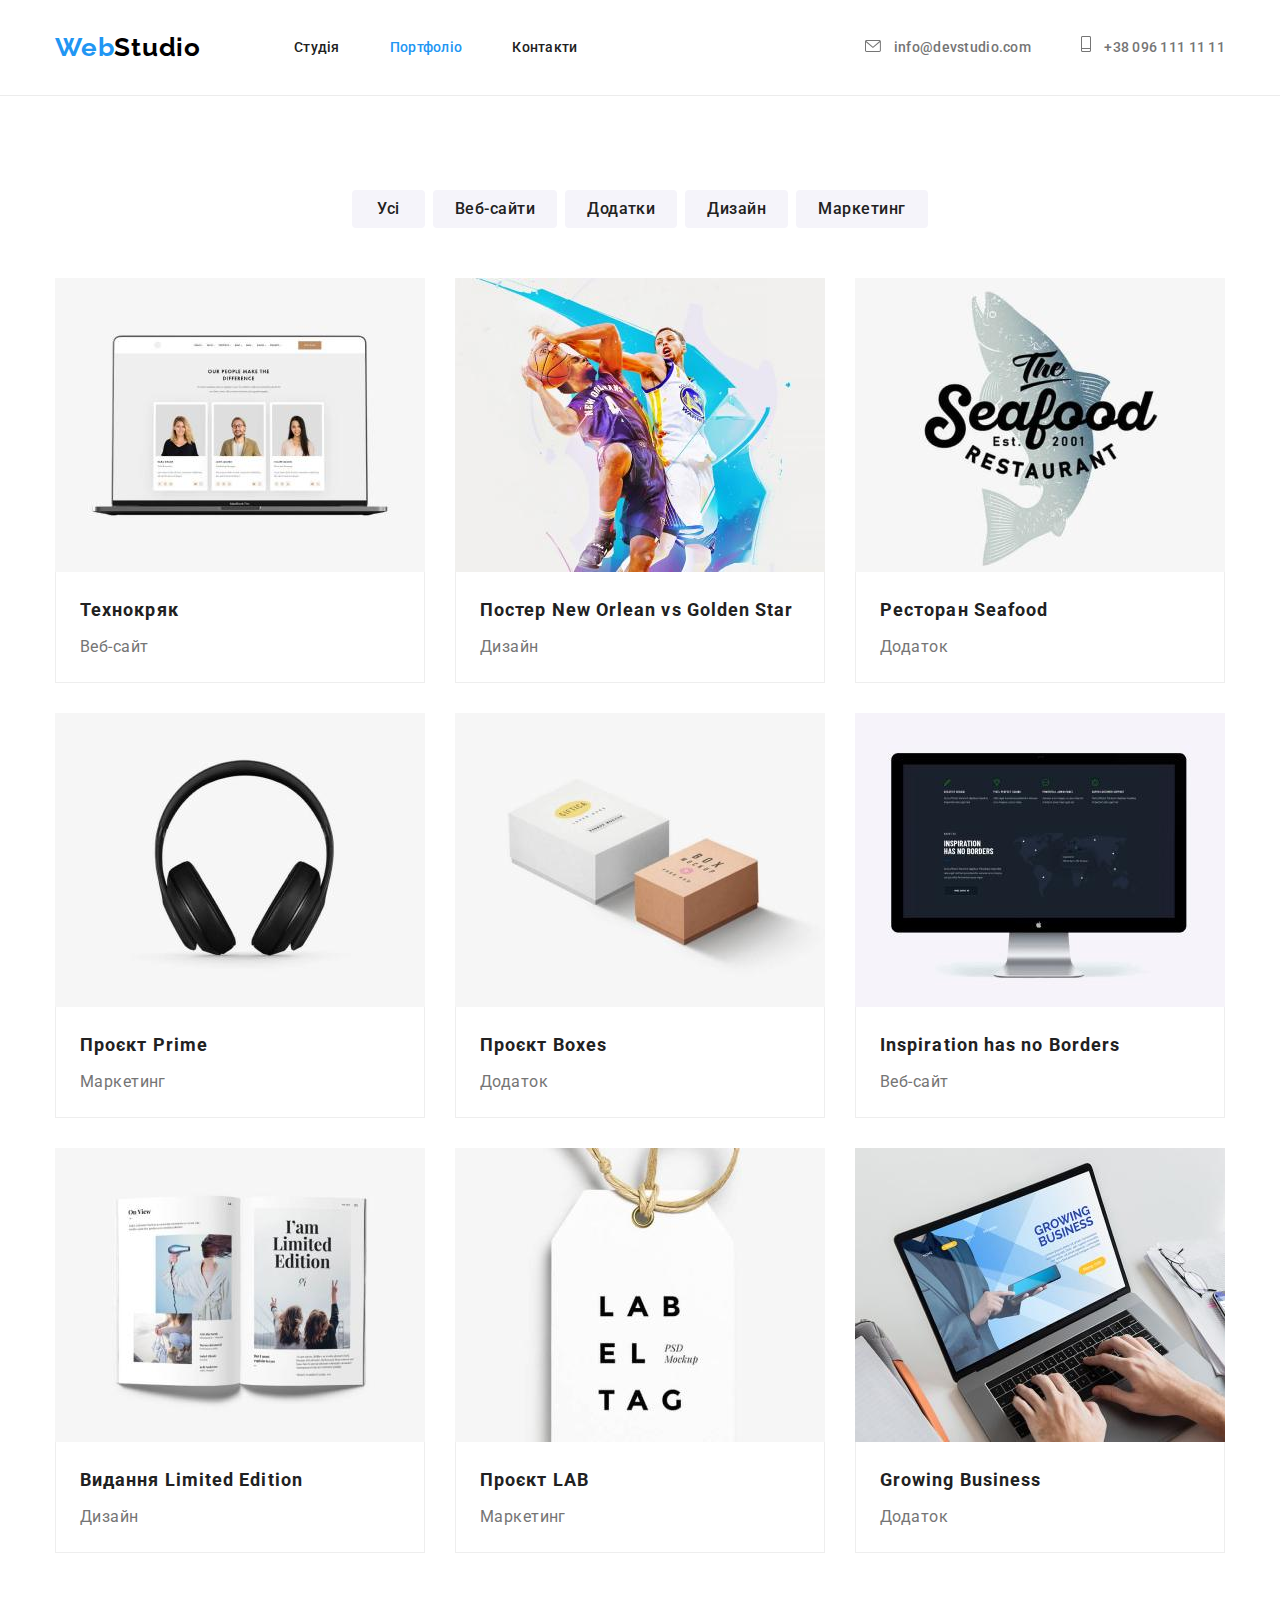
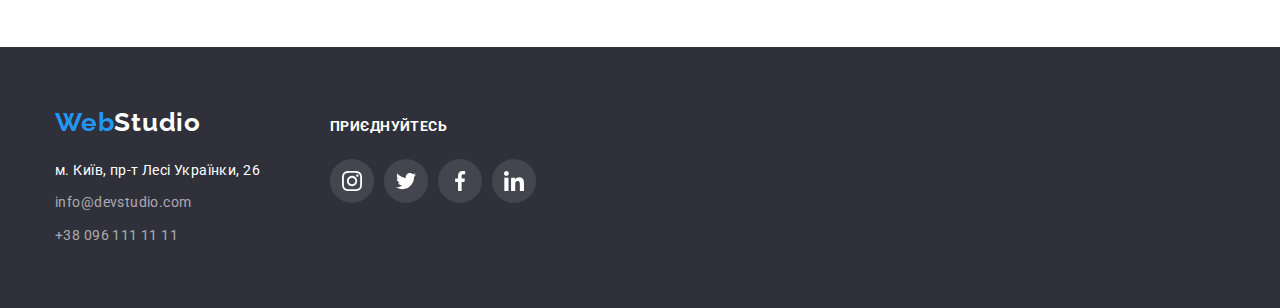
==== portfolio.html @ 9cf1ff8a "Upgrade html,css- file" ====
<!DOCTYPE html>
<html lang="uk">

<head>
  <meta charset="UTF-8" />
  <meta http-equiv="X-UA-Compatible" content="IE=edge" />
  <meta name="viewport" content="width=
     initial-scale=1.0" />
  <link rel="stylesheet"
    href="https://cdnjs.cloudflare.com/ajax/libs/modern-normalize/1.1.0/modern-normalize.min.css" />
  <link rel="preconnect" href="https://fonts.googleapis.com" />
  <link rel="preconnect" href="https://fonts.gstatic.com" crossorigin />
  <link href="https://fonts.googleapis.com/css2?family=Raleway:wght@700&family=Roboto:wght@400;500;700;900&display=swap"
    rel="stylesheet" />

  <title>Портфоліо</title>

  <link rel="stylesheet" href="./css/styles.css" />
</head>

<body>
  <!-- Header section -->
  <header class="header-section">
    <div class="container header-container">
      <nav class="header-nav">
        <a href="./index.html" class="logo link">Web<span class="header-logo">Studio</span></a>
        <ul class="nav-list list">
          <li class="header-nav-link">
            <a class="studio-link header-link link" href="./index.html">Студія</a>
          </li>
          <li class="header-nav-link">
            <a class="header-link link current" href="./portfolio.html">Портфоліо</a>
          </li>
          <li class="header-nav-link"><a class="header-link link" href="#">Контакти</a></li>
        </ul>
      </nav>
      <ul class="header-contacts list header-nav">
        <li class="header-contact">
          <a
            class="header-contact-link contact link header-mail"
            href="mailto:info@devstudio.com"
          >
            <svg class="icon-mail">
              <use href="./images/symbol-defs.svg#icon-mail"></use>
            </svg>
            info@devstudio.com</a
          >
        </li>
        <li class="header-contact">
          <a class="header-contact-link contact link header-tel" href="tel:+380961111111"
            ><svg class="icon-mobile">
              <use href="./images/symbol-defs.svg#icon-mobile"></use>
            </svg>
            +38 096 111 11 11</a
          >
        </li>
      </ul>
    </div>
  </header>
  <main>
    <!-- Hero Section -->
      <section  class="section">
        <div class="container">      
          <h1 class="hidden">filters</h1>
          <ul class="filters-list list">
            <li class="filter">
              <button class="btn-filters all" type="button">Усі</button>
            </li class="filter">
            <li class="filter"> 
              <button class="btn-filters" type="button">Веб-сайти</button>
            </li>
            <li class="filter">
              <button class="btn-filters" type="button">Додатки</button>
            </li>
            <li class="filter">
              <button class="btn-filters" type="button">Дизайн</button>
            </li>
            <li class="filter">
              <button class="btn-filters" type="button">Маркетинг</button>
            </li>
          </ul>
          <ul class="cards list">
            <li class="item-card">
              <a href="#" class="item link">
                <img class="image" src="./images/techno.jpg" alt="технокряк" width="370" />
              <div class="project-card">
                <h2 class="project-title">Технокряк</h2>
                <p class="project-note">Веб-сайт</p>
              </div>
              </a>              
            </li>
            <li class="item-card">
              <a href="#" class="item link">
                <img class="image" src="./images/poster.jpg" alt="Постер New Orlean vs Golden Star" width="370" />
              <div class="project-card">
                <h2 class="project-title">Постер New Orlean vs Golden Star</h2>
                <p class="project-note">Дизайн</p>
              </div>
              </a>              
            </li>
            <li class="item-card">
              <a href="#" class="item link">
                <img class="image" src="./images/restaurant.jpg" alt="Ресторан Seafood" width="370" />
                <div class="project-card">
                  <h2 class="project-title">Ресторан Seafood</h2>
                  <p class="project-note">Додаток</p>
                </div>
              </a>             
            </li>
            <li class="item-card">
              <a href="#" class="item link">
                <img class="image" src="./images/prime-project.jpg" alt="Проєкт Prime" width="370" />
              <div class="project-card">
                <h2 class="project-title">Проєкт Prime</h2>
                <p class="project-note">Маркетинг</p>
              </div>
              </a>              
            </li>
            <li class="item-card">
              <a href="#" class="item link">
                <img class="image" src="./images/boxes-project.jpg" alt="Проєкт Boxes" width="370" />
              <div class="project-card">
                <h2 class="project-title">Проєкт Boxes</h2>
                <p class="project-note">Додаток</p>
              </div>
              </a>              
            </li>
            <li class="item-card">
              <a href="#" class="item link">
                <img class="image" src="./images/inspiration.jpg" alt="Inspiration has no Borders" width="370" />
              <div class="project-card">
                <h2 class="project-title">Inspiration has no Borders</h2>
                <p class="project-note">Веб-сайт</p>
              </div>
              </a>              
            </li>
            <li class="item-card">
              <a href="#" class="item link">
                <img class="image" src="./images/limited-edition.jpg" alt="Видання Limited Edition" width="370" />
              <div class="project-card">
                <h2 class="project-title">Видання Limited Edition</h2>
                <p class="project-note">Дизайн</p>
              </div>
              </a>              
            </li>
            <li class="item-card">
              <a href="#" class="item link">
                <img class="image" src="./images/lab-project.jpg" alt="Проєкт LAB" width="370" />
              <div class="project-card">
                <h2 class="project-title">Проєкт LAB</h2>
                <p class="project-note">Маркетинг</p>
              </div>
              </a>              
            </li>
            <li class="item-card">
              <a href="#" class="item link">
                <img class="image" src="./images/growing.jpg" alt="Growing Business" width="370" />
              <div class="project-card">
                <h2 class="project-title">Growing Business</h2>
                <p class="project-note">Додаток</p>
              </div>
              </a>              
            </li>
          </ul>
        </div>
      </section>   
  </main>
  <!-- Footer section -->
  <footer class="footer-section section">
    <div class="container footer-container">
      <div class="footer-address">
        <a class="logo footer-link link" href="./index.html"
          >Web<span class="footer-logo">Studio</span></a
        >
        <address class="footer-contacts-list">
          <ul class="list">
            <li class="footer-contact">
              <a
                class="footer-contacts location link"
                href="https://goo.gl/maps/VJPJxod8hEKDNUcbA"
                target="_blank"
                rel="noopener noreferrer nofollow"
              >
                м. Київ, пр-т Лесі Українки, 26</a
              >
            </li>
            <li class="footer-contact">
              <a class="footer-contacts link" href="mailto:info@devstudio.com"
                >info@devstudio.com</a
              >
            </li>
            <li class="footer-contact">
              <a class="footer-contacts link" href="tel:+380961111111">+38 096 111 11 11</a>
            </li>
          </ul>
        </address>
      </div>
      <div class="footer-social">
        <b class="invite">ПРИЄДНУЙТЕСЬ</b>
        <p>
          <ul class="invite-list list">
            <li class="instagram btn-footer">
              <a href="#">
                <svg class="icon-footer">
                  <use href="./images/symbol-defs.svg#icon-footer-instagram">
                  </use>                
                </svg>
              </a>
            </li>
            <li class="twitter btn-footer">
              <a href="#">
                <svg class="icon-footer">
                  <use href="./images/symbol-defs.svg#icon-twitter">
                  </use>                
                </svg>
              </a>
            </li>
            <li class="facebook btn-footer">
              <a href="#">
                <svg class="icon-footer">
                  <use href="./images/symbol-defs.svg#icon-footer-facebook">
                  </use>                
                </svg>
              </a>
            </li>
            <li class="linkedinn btn-footer">
              <a href="#">
                <svg class="icon-footer">
                  <use href="./images/symbol-defs.svg#icon-footer-linkedin">
                  </use>                
                </svg>
              </a>
            </li>
          </ul>

        </p>
        
      </div>
    </div>      
  </footer>
</body>

</html>
---- css/styles.css ----
html {
  box-sizing: border-box;
}
*,
*::after,
*::before {
  box-sizing: inherit;
}
:root {
  --accent-color: #2196f3;
  --logo-header-color: #000000;
  --main-text-color: #757575;
  --second-text-color: #ffffff;
  --third-color: #212121;
  --fourth-color: #f5f4fa;
  --additional-color: #2f303a;
  --border-color: #ececec;
  --border-color-portfolio: #eeeeee;
  --icon-main-color: #AFB1B8;
  --btn-hover-color: #188CE8;
}
body {
  font-family: 'Roboto', sans-serif;
  background-color: var(--second-text-color);
  font-size: 14px;
  line-height: 1.71;
  letter-spacing: 0.03em;
  color: var(--main-text-color);
}

h1,
h2,
h3,
h4,
h5,
h6,
p,
ul {
  margin: 0;
  padding: 0;
}
.section {
  padding-top: 94px;
  padding-bottom: 94px;
}
.container {
  margin-left: auto;
  margin-right: auto;
  width: 1200px;
  padding: 0 15px;
}
.list {
  list-style: none;
}
.link {
  text-decoration: none;
}
.current {
  color: var(--accent-color);
}

/* Header section */

.header-section {
  padding-top: 32px;
  padding-bottom: 32px;
  border-bottom: solid 1px var(--border-color);
}
.header-container {
  display: flex;
  align-items: center;
}
.nav-list {
  display: flex;
  flex-direction: row;
  align-items: center;
}
.header-contacts {
  margin-left: auto;
  display: flex;
}
.header-contact-link {
  font-weight: 500;
  font-size: 14px;
  line-height: 1.14;
  letter-spacing: 0.02em;
  color: var(--main-text-color);
  align-content: center;
 
}
.header-nav {
  display: flex;
  align-items: center;
}
.link.contact:active,
.contact:hover,
.contact:focus {
  color: var(--accent-color);
}
.header-contact:not(:last-child) {
  margin-right: 50px;
}
.header-link {
  font-weight: 500;
  font-size: 14px;
  line-height: 1.14;
  letter-spacing: 0.02em;
  color: var(--third-color);
}
.header-link:hover,
.header-link:focus,
.header-link:active {
  color: var(--accent-color);
}
.header-nav-link:not(:last-child) {
  margin-right: 50px;
}
.icon-mail {
  width: 16px;
  height: 12px;
  margin-right: 10px;
  fill: var(--main-text-color);
}
.icon-mobile {
  width: 10px;
  height: 16px;
  margin-right: 10px;
  fill: var(--main-text-color);
}
.header-contact-link:hover .icon-mail,
.header-contact-link:hover .icon-mobile,
.header-contact-link:focus .icom-mail,
.header-contact-link:focus .icon-mobile {
  fill:var(--accent-color);
}


.studio-link {
  font-weight: 500;
  font-size: 14px;
  line-height: 1.14;
  letter-spacing: 0.02em;
}
.studio-link:active {
  color: var(--accent-color);
}
.logo {
  font-family: 'Raleway', sans-serif;
  font-weight: 700;
  font-size: 26px;
  line-height: 1.19;
  letter-spacing: 0.03em;
  color: var(--accent-color);
  margin-right: 93px;
}
.header-logo {
  color: var(--logo-header-color);
}
.current {
  color: var(--accent-color);
}
/* Hero section */

.hero-container {
  display: flex;
  align-items: center;
  flex-direction: column;
}

.hero-section {
  
  background-image: linear-gradient(
    to bottom, 
    rgba(47, 48, 58, 0.4),
    rgba(47, 48, 58, 0.4)
  ), 
  url(../images/Imghero.jpg);
  background-position: center;
  max-width: 1600px;
  height: 600px;
  padding-top: 200px;
  background-repeat: no-repeat;
  background-size: cover;
  padding-bottom: 200px;
  text-align: center;  
}
.hero-title {
  margin-bottom: 30px;
  width: 696px;
  font-weight: 900;
  font-size: 44px;
  line-height: 1.36;
  letter-spacing: 0.06em;
  text-transform: uppercase;
  color: var(--second-text-color);
}
.btn {
  cursor: pointer;
  font-family: inherit;
  font-weight: 700;
  font-size: 16px;
  line-height: 1.87;
  letter-spacing: 0.06em;
  color: var(--second-text-color);
  background: var(--accent-color);
  border-radius: 4px;
  border: none;
  padding: 10px 32px;
  box-shadow: 0px 4px 4px 0px #00000026;
}
.btn:hover,
.btn:focus,
.btn:active {
  background:var(--btn-hover-color);
}

/* About section */
.about-list {
  display: flex;
  gap: 30px;
  flex-direction: row;
}
.about-list-title {
  color: var(--third-color);
  font-weight: 700;
  font-size: 14px;
  line-height: 1.14;
  letter-spacing: 0.03em;
  text-transform: uppercase;
  margin-bottom: 10px;
}
.about-list-text {
  color: var(--main-text-color);
}
.about-column {
  width: 270px;
}
.icon {
  width: 270px;
  height: 120px;
  margin-bottom: 30px;
  border-radius: 4px;
  background-color: var(--fourth-color);
  display: flex;
  justify-content: center;
  align-items: center;
}
.icon-about { 
  fill: var(--third-color);
  width: 70px;
  height: 70px;  
}
/* Work section */

.work-section {
  padding-bottom: 94px;
}
.work-list {
  display: flex;
  flex-direction: row;
  gap: 30px;
}

/* Team section */

.title {
  color: var(--third-color);
  font-size: 36px;
  line-height: 1.16;
  text-align: center;
  letter-spacing: 0.03em;
  margin-bottom: 50px;
}
.team {
  background-color: var(--fourth-color);
  color: var(--third-color);
  font-weight: 500;
  font-size: 16px;
  line-height: 1.18;
  letter-spacing: 0.03em;
}
.member-name {
  font-weight: 500;
  font-size: 19px;
  line-height: 1.18;
  letter-spacing: 0.03em;
  margin-bottom: 10px;
}
.job-title {
  font-weight: 400;
  font-size: 16px;
  line-height: 1.18;
  letter-spacing: 0.03em;
  color: var(--main-text-color);
}
.team-list {
  display: flex;
  flex-direction: row;
  gap: 30px;
  text-align: center;
}
.team-card {
  background-color: var(--second-text-color);
  box-shadow: 0px 1px 3px rgba(0, 0, 0, 0.12), 0px 1px 1px rgba(0, 0, 0, 0.14),
    0px 2px 1px rgba(0, 0, 0, 0.2);
  border-radius: 0px 0px 4px 4px;
}
.member {
  padding-top: 30px;
  padding-bottom: 30px;
}
.invite-list {
  display: inline-flex; 
}
.btn-social {
  margin-top: 16px;
  width: 44px;
  height: 44px;
  border-radius: 50%;
  display: flex;
  justify-content: center;
  align-items: center;
}
.social {
  fill: var(--icon-main-color);
  width: 20px;
  height: 20px;
}
.btn-social:hover,
.btn-social:focus,
.btn-social:active {
  background: var(--accent-color);
}
.btn-social:hover .social {
  fill: var(--second-text-color);
}

.btn-social:not(:last-child) {
  margin-right: 10px;
}
/* Client section */
.client-list {
  display: flex;
}
.client {
  width: 170px;
  height: 92px;
  border: 1px solid var(--icon-main-color);
  border-radius: 4px;
  justify-content: center;
  align-items: center;
}
.client:not(:last-child){
  margin-right: 30px;
}
.client:hover {
  border: 1px solid var(--accent-color); 
}

.icon-client {
  fill: var(--icon-main-color);
  width: 170px;
  height: 92px;
}
.client:hover .icon-client {
  fill: var(--accent-color);
}

/* Portfolio */

.filters-list {
  margin-bottom: 50px;
  display: flex;
  flex-direction: row;
  gap: 8px;
  justify-content: center;
}
.project-card {
  padding: 20px 24px;
  border-bottom: 1px solid var(--border-color-portfolio);
  border-right: 1px solid var(--border-color-portfolio);
  border-left: 1px solid var(--border-color-portfolio);
}
.cards.list {
  display: flex;
  flex-wrap: wrap;
  gap: 30px;
}
.btn-filters {
  font-family: inherit;
  font-weight: 500;
  font-size: 16px;
  line-height: 1.62;
  letter-spacing: 0.03em;
  background: var(--fourth-color);
  border-radius: 4px;
  color: var(--third-color);
  border: none;
  padding: 6px 22px;
  cursor: pointer;
}
.btn-filters.all {
  padding: 6px 25px;
}
.btn-filters:active,
.btn-filters:hover,
.btn-filters:focus {
  background: var(--accent-color);
  color: var(--second-text-color);
  box-shadow: 
  0px 3px 1px rgba(0, 0, 0, 0.1),
  0px 1px 2px rgba(0, 0, 0, 0.08),
  0px 2px 2px rgba(0, 0, 0, 0.12);
}
.item-card {
  width: 370px;
}
.item {
  display: block;
}
.item:hover,
.item:focus,
.item:active {
  box-shadow:
  0px 1px 1px rgba(0, 0, 0, 0.12), 
  0px 4px 4px rgba(0, 0, 0, 0.06), 
  1px 4px 6px rgba(0, 0, 0, 0.16);
}
.hidden {
  position: absolute;
  width: 1px;
  height: 1px;
  margin: -1px;
  border: 0;
  padding: 0;
  white-space: nowrap;
  clip-path: inset(100%);
  clip: rect(0 0 0 0);
  overflow: hidden;
}
img {
  display: block;
  max-width: 100%;
  height: auto;
}
.project-title {
  color: var(--third-color);
  font-size: 18px;
  line-height: 2;
  letter-spacing: 0.06em;
  margin-bottom: 4px;
}
.project-note {
  font-size: 16px;
  line-height: 1.87;
  color: var(--main-text-color);
}
/* Footer-section */
.footer-section {
  background-color: var(--additional-color);
  padding: 60px 0;  
  
}
.footer-link {
  margin-right: 0px;
}

.footer-contacts {
  font-style: normal;
  color: rgba(255, 255, 255, 0.6);
}
.footer-contacts:active,
.footer-contacts:hover,
.footer-contacts:focus {
  color: var(--second-text-color);
}
.footer-contacts-list {
  margin-top: 20px;
}
.location {
  color: var(--second-text-color);
}
.footer-logo {
  color: var(--second-text-color);
  margin-right: 0;
}
.footer-contact:not(:last-child) {
  margin-bottom: 9px;
}
.invite {
font-weight: 700;
font-size: 14px;
line-height: 1.14;
letter-spacing: 0.03em;
text-transform: uppercase;
color: #FFFFFF;
}
.icon-footer {
  fill: var(--second-text-color) ;
  width: 20px;
  height: 20px;
  display: flex;
  justify-content: center;
  align-items: center;
}
.btn-footer {
  width: 44px;
  height: 44px;
  background: rgba(255, 255, 255, 0.1);
  border-radius: 50%;
  display: flex;
  justify-content: center;
  align-items: center;
  margin-top: 20px;
}
.btn-footer:not(:last-child) {
  margin-right: 10px;  
}
.btn-footer:hover {
  background: var(--accent-color);
}

.footer-container {
  display: flex;
  align-items: baseline;
}
.footer-address {
  margin-right: 70px;
}
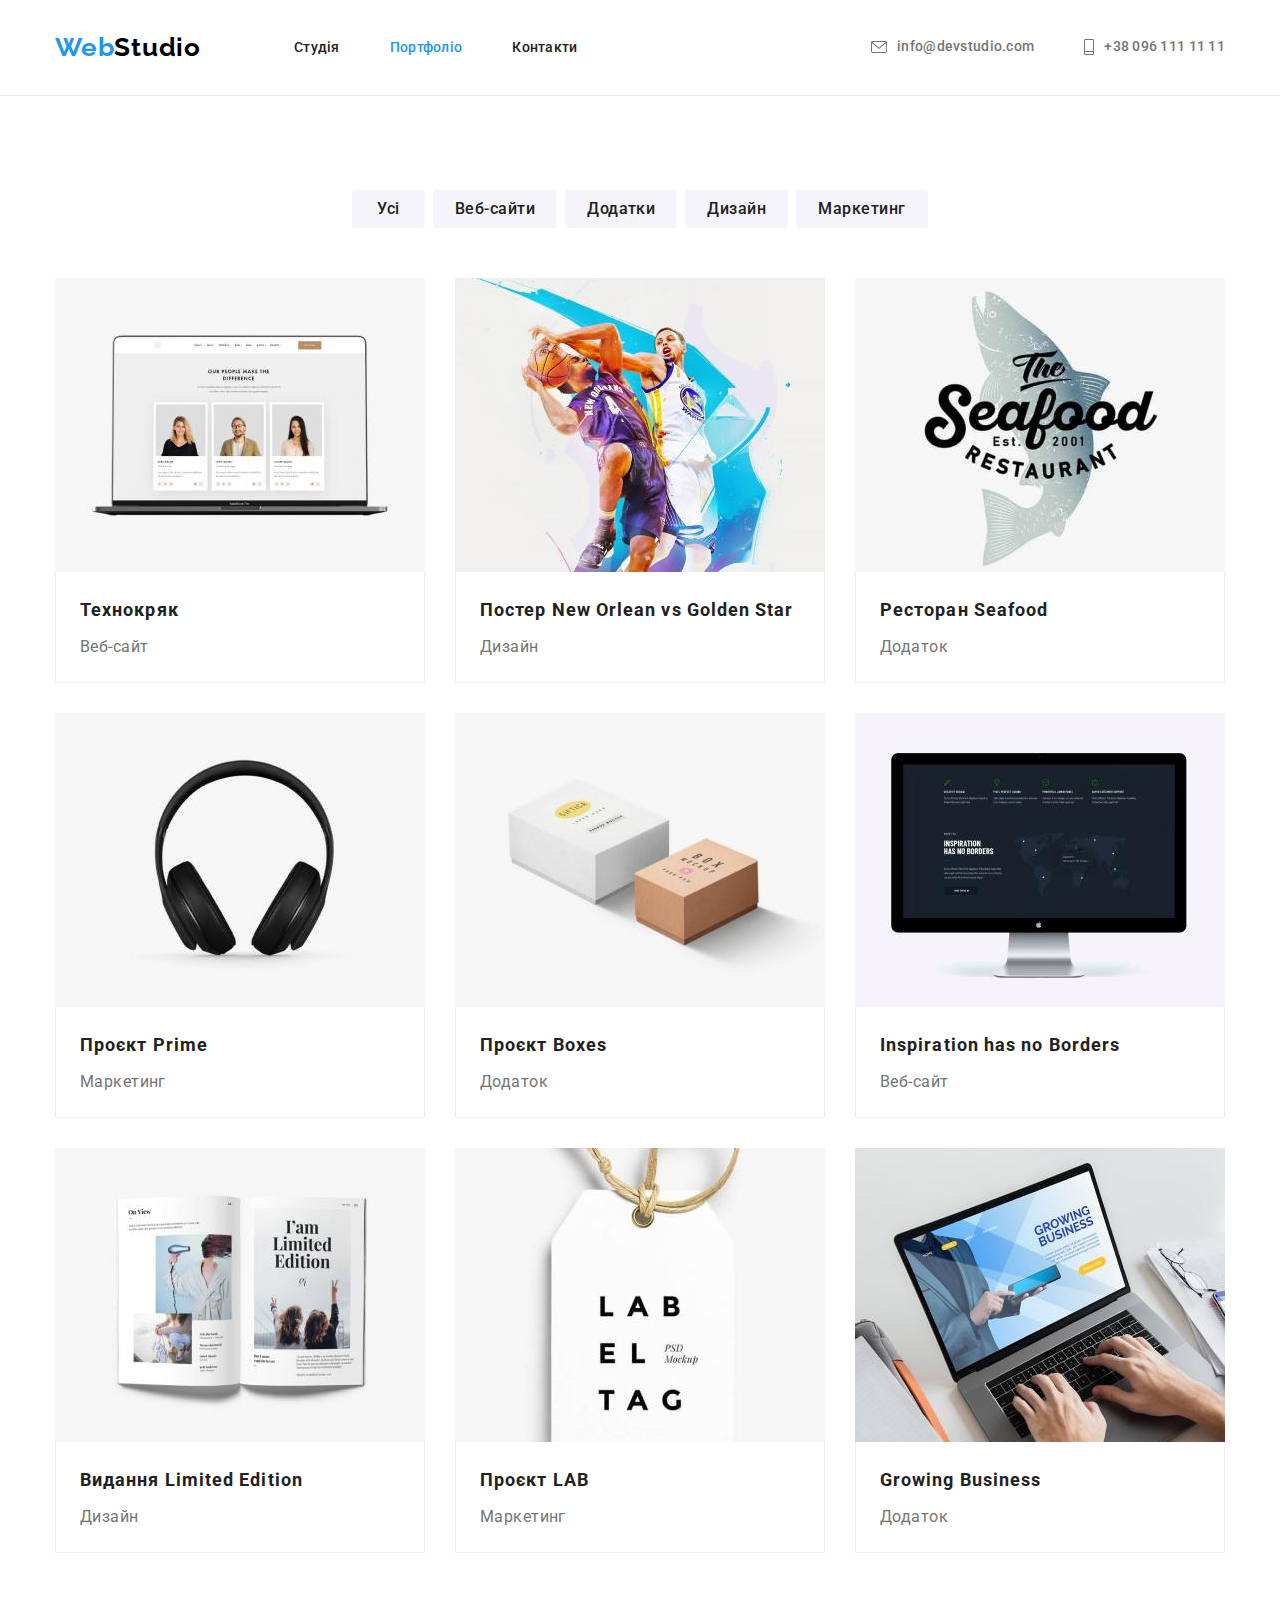
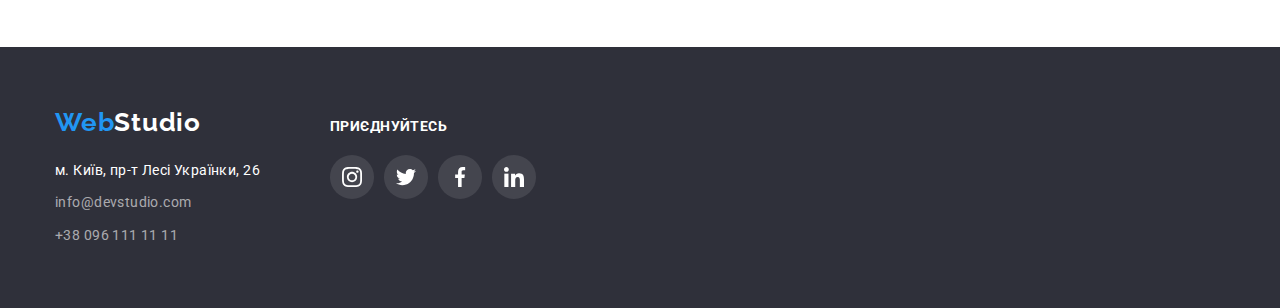
==== commit 84b38667: "Fixed html" ====
--- a/portfolio.html
+++ b/portfolio.html
@@ -197,44 +197,40 @@
       </div>
       <div class="footer-social">
         <b class="invite">ПРИЄДНУЙТЕСЬ</b>
-        <p>
           <ul class="invite-list list">
-            <li class="instagram btn-footer">
-              <a href="#">
+            <li class="instagram social-footer">
+              <a class="btn-footer" href="#">
                 <svg class="icon-footer">
                   <use href="./images/symbol-defs.svg#icon-footer-instagram">
                   </use>                
                 </svg>
               </a>
             </li>
-            <li class="twitter btn-footer">
-              <a href="#">
+            <li class="twitter social-footer">
+              <a href="#" class="btn-footer">
                 <svg class="icon-footer">
                   <use href="./images/symbol-defs.svg#icon-twitter">
                   </use>                
                 </svg>
               </a>
             </li>
-            <li class="facebook btn-footer">
-              <a href="#">
+            <li class="facebook social-footer">
+              <a class="btn-footer" href="#">
                 <svg class="icon-footer">
                   <use href="./images/symbol-defs.svg#icon-footer-facebook">
                   </use>                
                 </svg>
               </a>
             </li>
-            <li class="linkedinn btn-footer">
-              <a href="#">
+            <li class="linkedinn social-footer">
+              <a class="btn-footer" href="#">
                 <svg class="icon-footer">
                   <use href="./images/symbol-defs.svg#icon-footer-linkedin">
                   </use>                
                 </svg>
               </a>
             </li>
-          </ul>
-
-        </p>
-        
+          </ul>          
       </div>
     </div>      
   </footer>
--- a/css/styles.css
+++ b/css/styles.css
@@ -16,8 +16,8 @@
   --additional-color: #2f303a;
   --border-color: #ececec;
   --border-color-portfolio: #eeeeee;
-  --icon-main-color: #AFB1B8;
-  --btn-hover-color: #188CE8;
+  --icon-main-color: #afb1b8;
+  --btn-hover-color: #188ce8;
 }
 body {
   font-family: 'Roboto', sans-serif;
@@ -85,8 +85,8 @@
   line-height: 1.14;
   letter-spacing: 0.02em;
   color: var(--main-text-color);
-  align-content: center;
- 
+  display: flex;
+  align-items: center;
 }
 .header-nav {
   display: flex;
@@ -128,12 +128,11 @@
   fill: var(--main-text-color);
 }
 .header-contact-link:hover .icon-mail,
+.header-contact-link:focus .icon-mail,
 .header-contact-link:hover .icon-mobile,
-.header-contact-link:focus .icom-mail,
 .header-contact-link:focus .icon-mobile {
-  fill:var(--accent-color);
-}
-
+  fill: var(--accent-color);
+}
 
 .studio-link {
   font-weight: 500;
@@ -168,13 +167,8 @@
 }
 
 .hero-section {
-  
-  background-image: linear-gradient(
-    to bottom, 
-    rgba(47, 48, 58, 0.4),
-    rgba(47, 48, 58, 0.4)
-  ), 
-  url(../images/Imghero.jpg);
+  background-image: linear-gradient(to bottom, rgba(47, 48, 58, 0.4), rgba(47, 48, 58, 0.4)),
+    url(../images/Imghero.jpg);
   background-position: center;
   max-width: 1600px;
   height: 600px;
@@ -182,7 +176,8 @@
   background-repeat: no-repeat;
   background-size: cover;
   padding-bottom: 200px;
-  text-align: center;  
+  text-align: center;
+  margin: 0 auto;
 }
 .hero-title {
   margin-bottom: 30px;
@@ -211,7 +206,7 @@
 .btn:hover,
 .btn:focus,
 .btn:active {
-  background:var(--btn-hover-color);
+  background: var(--btn-hover-color);
 }
 
 /* About section */
@@ -245,10 +240,10 @@
   justify-content: center;
   align-items: center;
 }
-.icon-about { 
+.icon-about {
   fill: var(--third-color);
   width: 70px;
-  height: 70px;  
+  height: 70px;
 }
 /* Work section */
 
@@ -310,10 +305,10 @@
   padding-bottom: 30px;
 }
 .invite-list {
-  display: inline-flex; 
+  display: inline-flex;
+  margin-top: 16px;
 }
 .btn-social {
-  margin-top: 16px;
   width: 44px;
   height: 44px;
   border-radius: 50%;
@@ -325,36 +320,44 @@
   fill: var(--icon-main-color);
   width: 20px;
   height: 20px;
+  display: flex;
+  justify-content: center;
+  align-items: center;
 }
 .btn-social:hover,
 .btn-social:focus,
 .btn-social:active {
   background: var(--accent-color);
 }
-.btn-social:hover .social {
+.btn-social:hover .social,
+.btn-social:focus .social,
+.btn-social:active .social {
   fill: var(--second-text-color);
 }
 
-.btn-social:not(:last-child) {
+.social-list:not(:last-child) {
   margin-right: 10px;
 }
 /* Client section */
 .client-list {
   display: flex;
 }
-.client {
+.client-link {
   width: 170px;
   height: 92px;
   border: 1px solid var(--icon-main-color);
   border-radius: 4px;
-  justify-content: center;
-  align-items: center;
-}
-.client:not(:last-child){
+  display: flex;
+  justify-content: center;
+  align-items: center;
+}
+.client:not(:last-child) {
   margin-right: 30px;
 }
-.client:hover {
-  border: 1px solid var(--accent-color); 
+.client-link:hover,
+.client-link:focus,
+.client-link:active {
+  border: 1px solid var(--accent-color);
 }
 
 .icon-client {
@@ -362,7 +365,9 @@
   width: 170px;
   height: 92px;
 }
-.client:hover .icon-client {
+.client-link:hover .icon-client,
+.client-link:focus .icon-client,
+.client-link:active .icon-client {
   fill: var(--accent-color);
 }
 
@@ -407,10 +412,8 @@
 .btn-filters:focus {
   background: var(--accent-color);
   color: var(--second-text-color);
-  box-shadow: 
-  0px 3px 1px rgba(0, 0, 0, 0.1),
-  0px 1px 2px rgba(0, 0, 0, 0.08),
-  0px 2px 2px rgba(0, 0, 0, 0.12);
+  box-shadow: 0px 3px 1px rgba(0, 0, 0, 0.1), 0px 1px 2px rgba(0, 0, 0, 0.08),
+    0px 2px 2px rgba(0, 0, 0, 0.12);
 }
 .item-card {
   width: 370px;
@@ -421,10 +424,8 @@
 .item:hover,
 .item:focus,
 .item:active {
-  box-shadow:
-  0px 1px 1px rgba(0, 0, 0, 0.12), 
-  0px 4px 4px rgba(0, 0, 0, 0.06), 
-  1px 4px 6px rgba(0, 0, 0, 0.16);
+  box-shadow: 0px 1px 1px rgba(0, 0, 0, 0.12), 0px 4px 4px rgba(0, 0, 0, 0.06),
+    1px 4px 6px rgba(0, 0, 0, 0.16);
 }
 .hidden {
   position: absolute;
@@ -458,8 +459,7 @@
 /* Footer-section */
 .footer-section {
   background-color: var(--additional-color);
-  padding: 60px 0;  
-  
+  padding: 60px 0;
 }
 .footer-link {
   margin-right: 0px;
@@ -488,15 +488,19 @@
   margin-bottom: 9px;
 }
 .invite {
-font-weight: 700;
-font-size: 14px;
-line-height: 1.14;
-letter-spacing: 0.03em;
-text-transform: uppercase;
-color: #FFFFFF;
+  font-weight: 700;
+  font-size: 14px;
+  line-height: 1.14;
+  letter-spacing: 0.03em;
+  text-transform: uppercase;
+  color: #ffffff;
+  display: flex;
+}
+.invite-list {
+  margin-top: 20px;
 }
 .icon-footer {
-  fill: var(--second-text-color) ;
+  fill: var(--second-text-color);
   width: 20px;
   height: 20px;
   display: flex;
@@ -511,12 +515,13 @@
   display: flex;
   justify-content: center;
   align-items: center;
-  margin-top: 20px;
-}
-.btn-footer:not(:last-child) {
-  margin-right: 10px;  
-}
-.btn-footer:hover {
+ }
+.social-footer:not(:last-child) {
+  margin-right: 10px;
+}
+.btn-footer:hover,
+.btn-footer:focus,
+.btn-footer:active {
   background: var(--accent-color);
 }
 
@@ -526,4 +531,4 @@
 }
 .footer-address {
   margin-right: 70px;
-}+}
